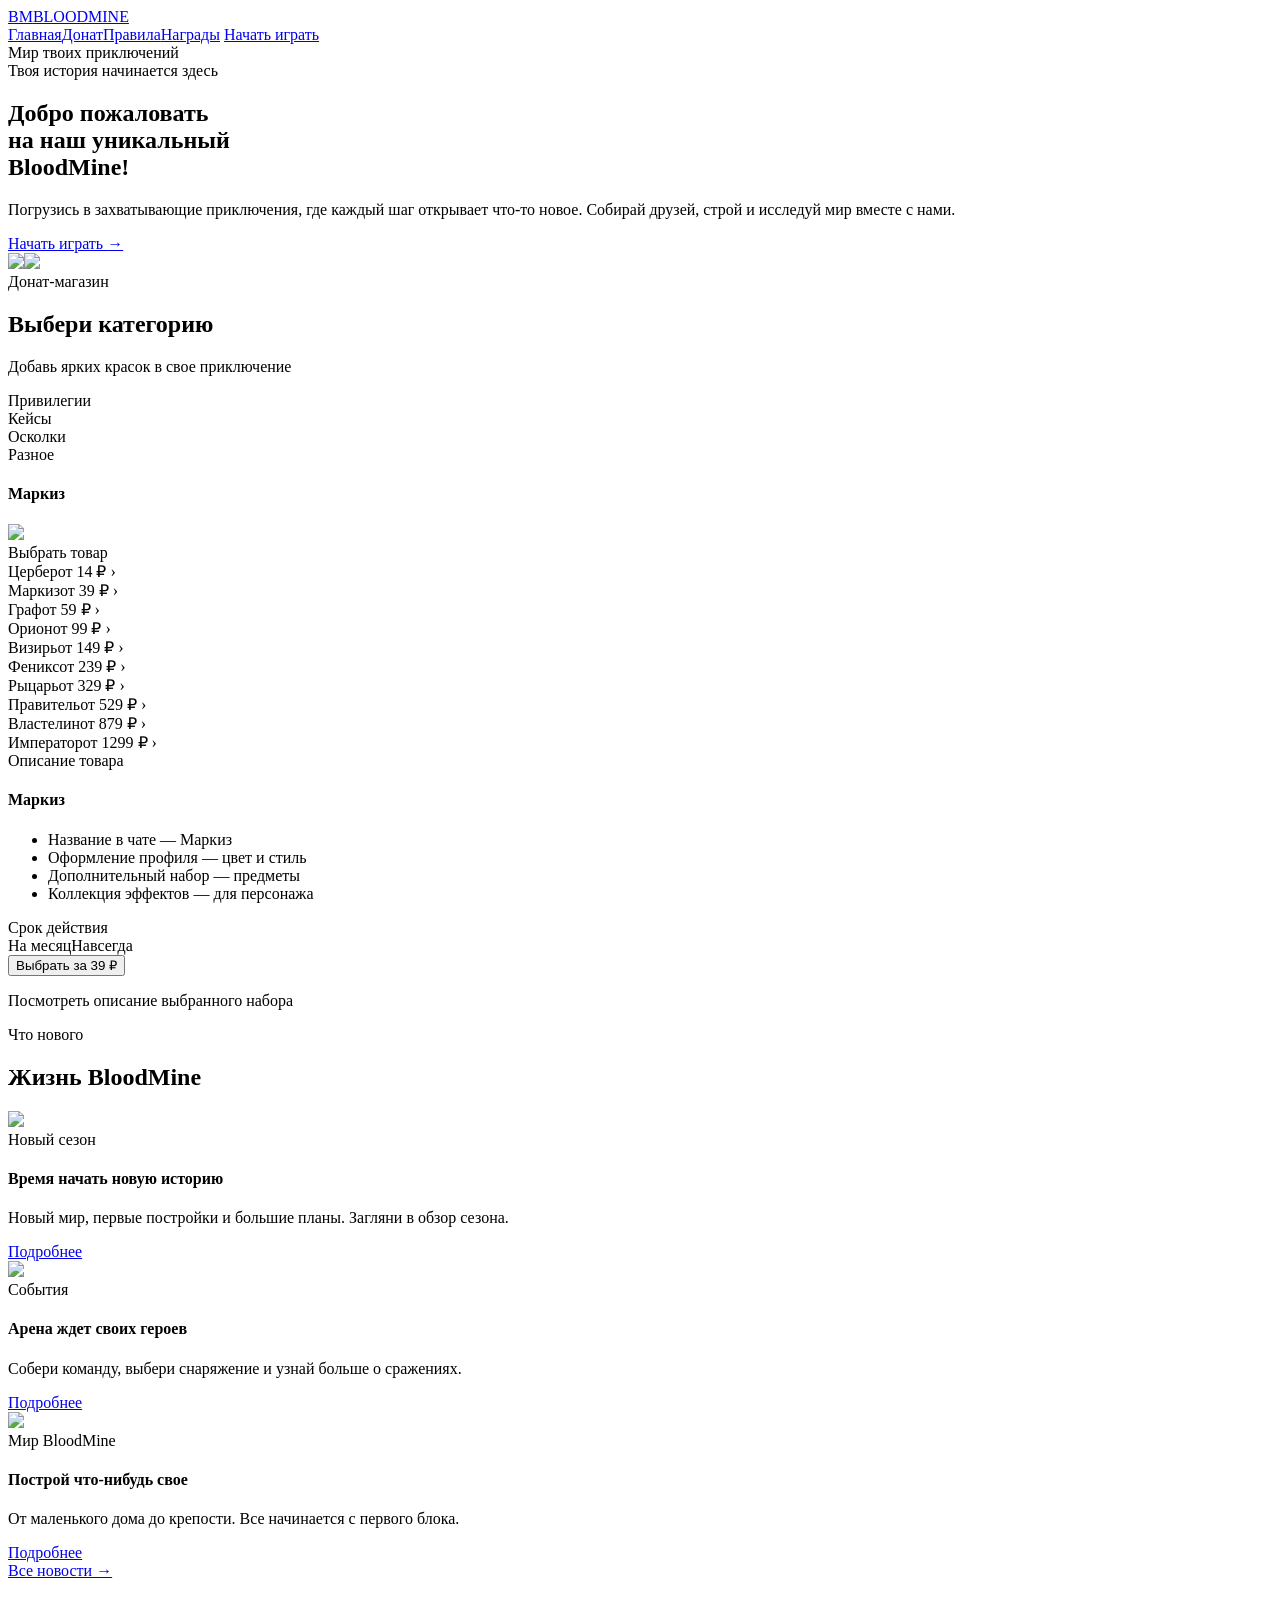
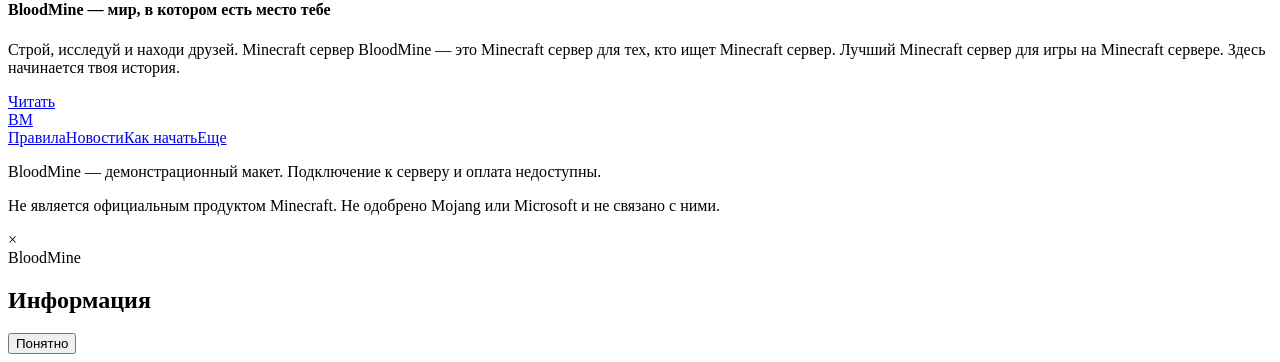
==== index.html @ adf6ba78 "Исходная версия сайта BloodMine" ====
<!DOCTYPE html>
<html lang="en">
<head>
  <meta charset="UTF-8">
  <title>Главная</title>
  <meta name="description" content="Лучший Minecraft сервер. Minecraft сервер, играть Minecraft, сервер Minecraft, лучший сервер.">
  <meta name="keywords" content="minecraft, сервер, сервер майнкрафт, майнкрафт сервер, лучший сервер, донат, minecraft сервер">
  <script src="assets/js/catalog.js"></script>
  <script src="assets/js/widgets.js"></script>
  <link rel="stylesheet" href="assets/css/components.css">
  <link rel="stylesheet" href="assets/css/styles.css">
</head>
<body>
    <div class="header wrap">
      <a class="logo" href="index.html">BM<span>BLOODMINE</span></a>
      <div class="nav">
        <a href="index.html">Главная</a><a href="index.html#shop">Донат</a><a href="rules.html">Правила</a><a href="rewards.html">Награды</a>
        <a class="nav-light" href="how-to-play.html">Начать играть</a>
      </div>
      <div class="header-note">Мир твоих приключений</div>
    </div>
    <div class="hero wrap">
      <div class="hero-copy"><span class="eyebrow">Твоя история начинается здесь</span><h2>Добро пожаловать<br>на наш уникальный<br><span>BloodMine!</span></h2>
      <p>Погрузись в захватывающие приключения, где каждый шаг открывает что-то новое. Собирай друзей, строй и исследуй мир вместе с нами.</p>
      <a class="orange hero-button" href="how-to-play.html">Начать играть <span>→</span></a></div>
      <div class="hero-players"><img class="hero-back" src="assets/images/hero-secondary.png"><img class="hero-front" src="assets/images/player.png"></div>
    </div>
    <div class="shop-section wrap" id="shop">
      <div class="section-title"><span class="pill">Донат-магазин</span><h2>Выбери категорию</h2><p>Добавь ярких красок в свое приключение</p></div>
      <div class="store">
        <div class="tabs"><div class="tab active" data-category="ranks" onclick="setCategory('ranks')">Привилегии</div><div class="tab" data-category="cases" onclick="setCategory('cases')">Кейсы</div><div class="tab" data-category="shards" onclick="setCategory('shards')">Осколки</div><div class="tab" data-category="other" onclick="setCategory('other')">Разное</div></div>
        <div class="store-body"><div class="store-preview"><h4 id="preview-name">Маркиз</h4><img id="preview-image" src="assets/images/player.png"></div>
          <div class="product-column"><div class="column-heading">Выбрать товар</div><div id="product-list"></div></div>
          <div class="description-column"><div class="column-heading secondary">Описание товара</div><h4 id="product-name">Маркиз</h4><div id="product-description"></div><div class="term-label">Срок действия</div><div class="terms"><span class="selected" onclick="setTerm(this,'На месяц')">На месяц</span><span onclick="setTerm(this,'Навсегда')">Навсегда</span></div><button id="choose-product" class="orange" onclick="selectProduct()">Выбрать за 39 ₽</button><p class="fineprint">Посмотреть описание выбранного набора</p></div>
        </div>
      </div>
    </div>
    <div class="wrap news-section"><div class="section-title"><span class="pill">Что нового</span><h2>Жизнь BloodMine</h2></div><div class="news-grid">
        <div class="news-card"><img src="assets/images/season.png"><div class="news-copy"><span class="eyebrow">Новый сезон</span><h4>Время начать новую историю</h4><p>Новый мир, первые постройки и большие планы. Загляни в обзор сезона.</p><a href="article.html">Подробнее</a></div></div>
        <div class="news-card"><img src="assets/images/arena.png"><div class="news-copy"><span class="eyebrow">События</span><h4>Арена ждет своих героев</h4><p>Собери команду, выбери снаряжение и узнай больше о сражениях.</p><a href="article.html">Подробнее</a></div></div>
        <div class="news-card"><img src="assets/images/world.png"><div class="news-copy"><span class="eyebrow">Мир BloodMine</span><h4>Построй что-нибудь свое</h4><p>От маленького дома до крепости. Все начинается с первого блока.</p><a href="article.html">Подробнее</a></div></div>
      </div><a class="text-link" href="news.html">Все новости →</a></div>
    <div class="wrap about"><h4>BloodMine — мир, в котором есть место тебе</h4><p>Строй, исследуй и находи друзей. Minecraft сервер BloodMine — это Minecraft сервер для тех, кто ищет Minecraft сервер. Лучший Minecraft сервер для игры на Minecraft сервере. Здесь начинается твоя история.</p><a href="rules.html">Читать</a></div>
    <div class="footer wrap">
      <a class="logo small-logo" href="index.html">BM</a>
      <div><div class="footer-links"><a href="rules.html">Правила</a><a href="news.html">Новости</a><a href="how-to-play.html">Как начать</a><a href="archive.html">Еще</a></div>
      <p>BloodMine — демонстрационный макет. Подключение к серверу и оплата недоступны.</p>
      <p>Не является официальным продуктом Minecraft. Не одобрено Mojang или Microsoft и не связано с ними.</p></div>
    </div>
    <div class="overlay" id="dialog"><div class="modal"><div class="modal-close" onclick="closeDialog()">×</div><div class="pill">BloodMine</div><h2 id="dialog-title">Информация</h2><p id="dialog-text"></p><button class="orange" onclick="closeDialog()">Понятно</button></div></div>
    <div class="toast" id="toast"></div>
    <script src="assets/js/app.js"></script><script src="assets/js/effects.js"></script>
</body>
</html>
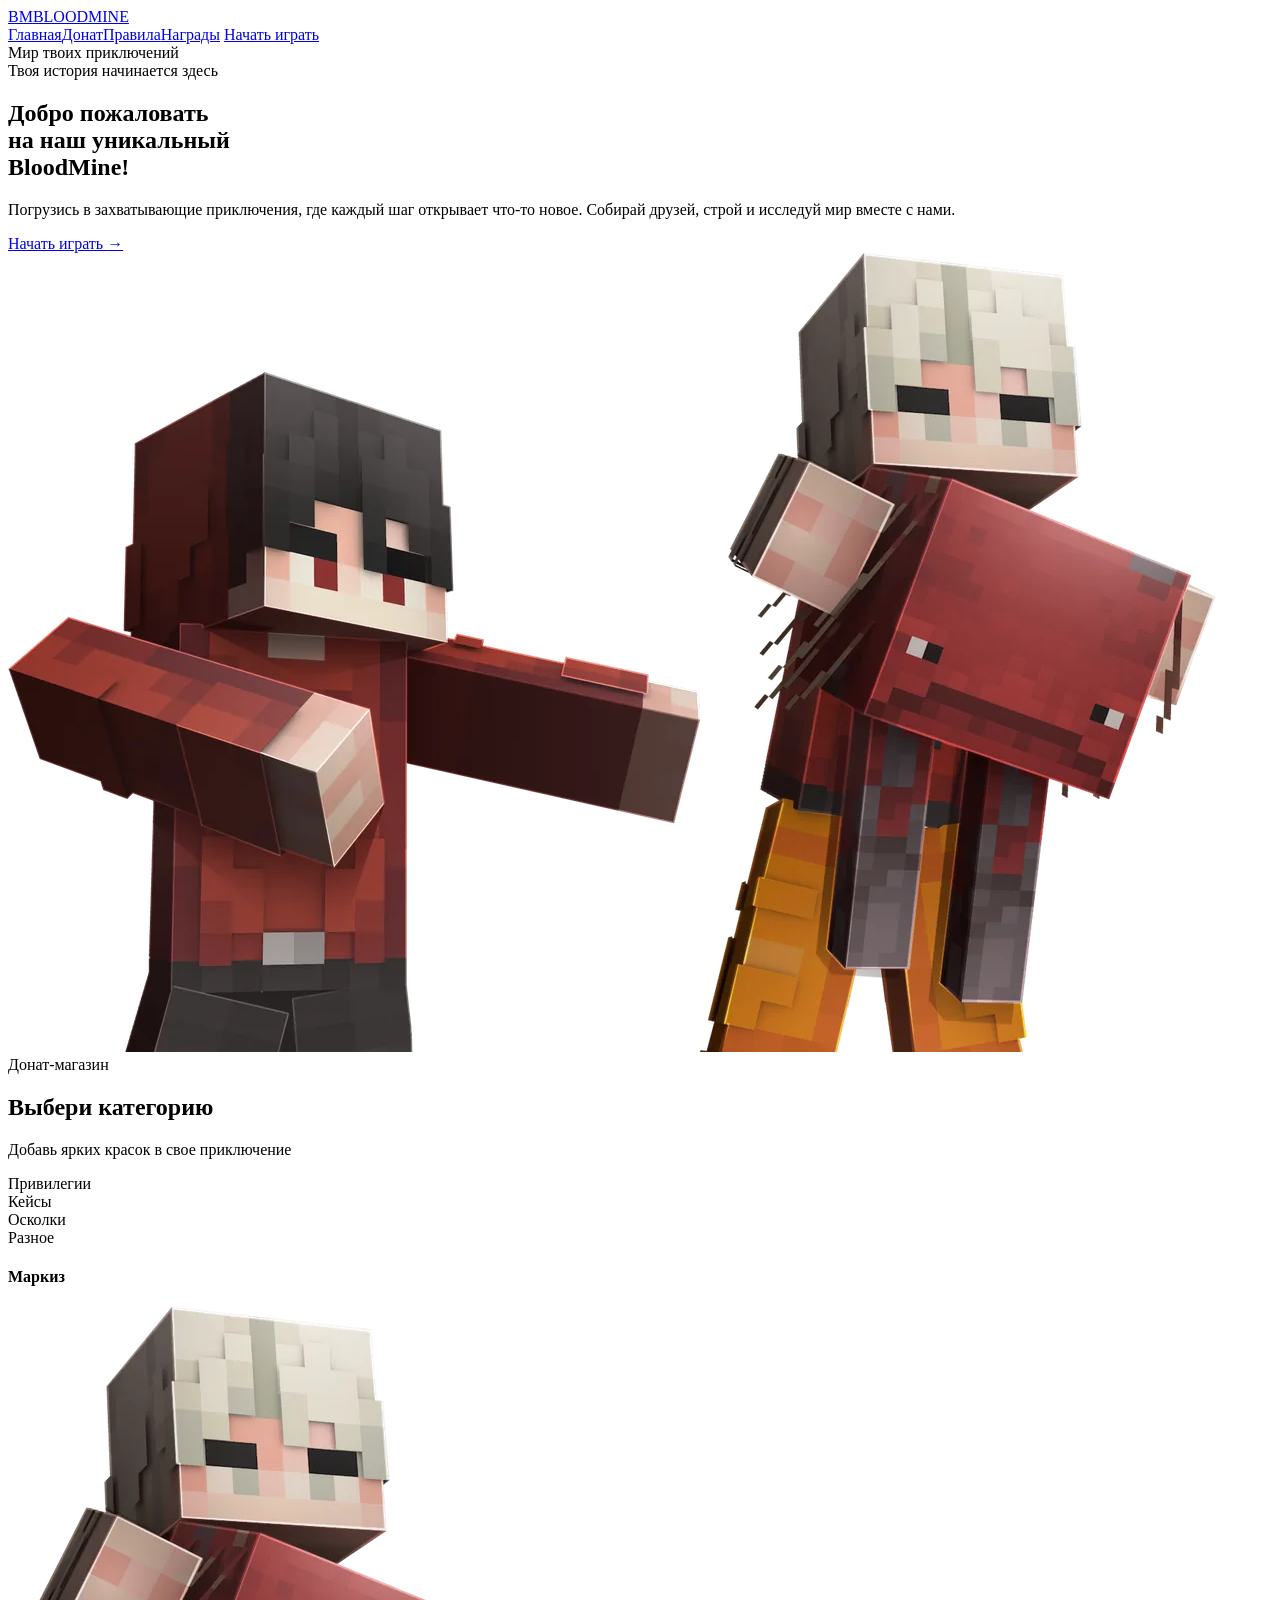
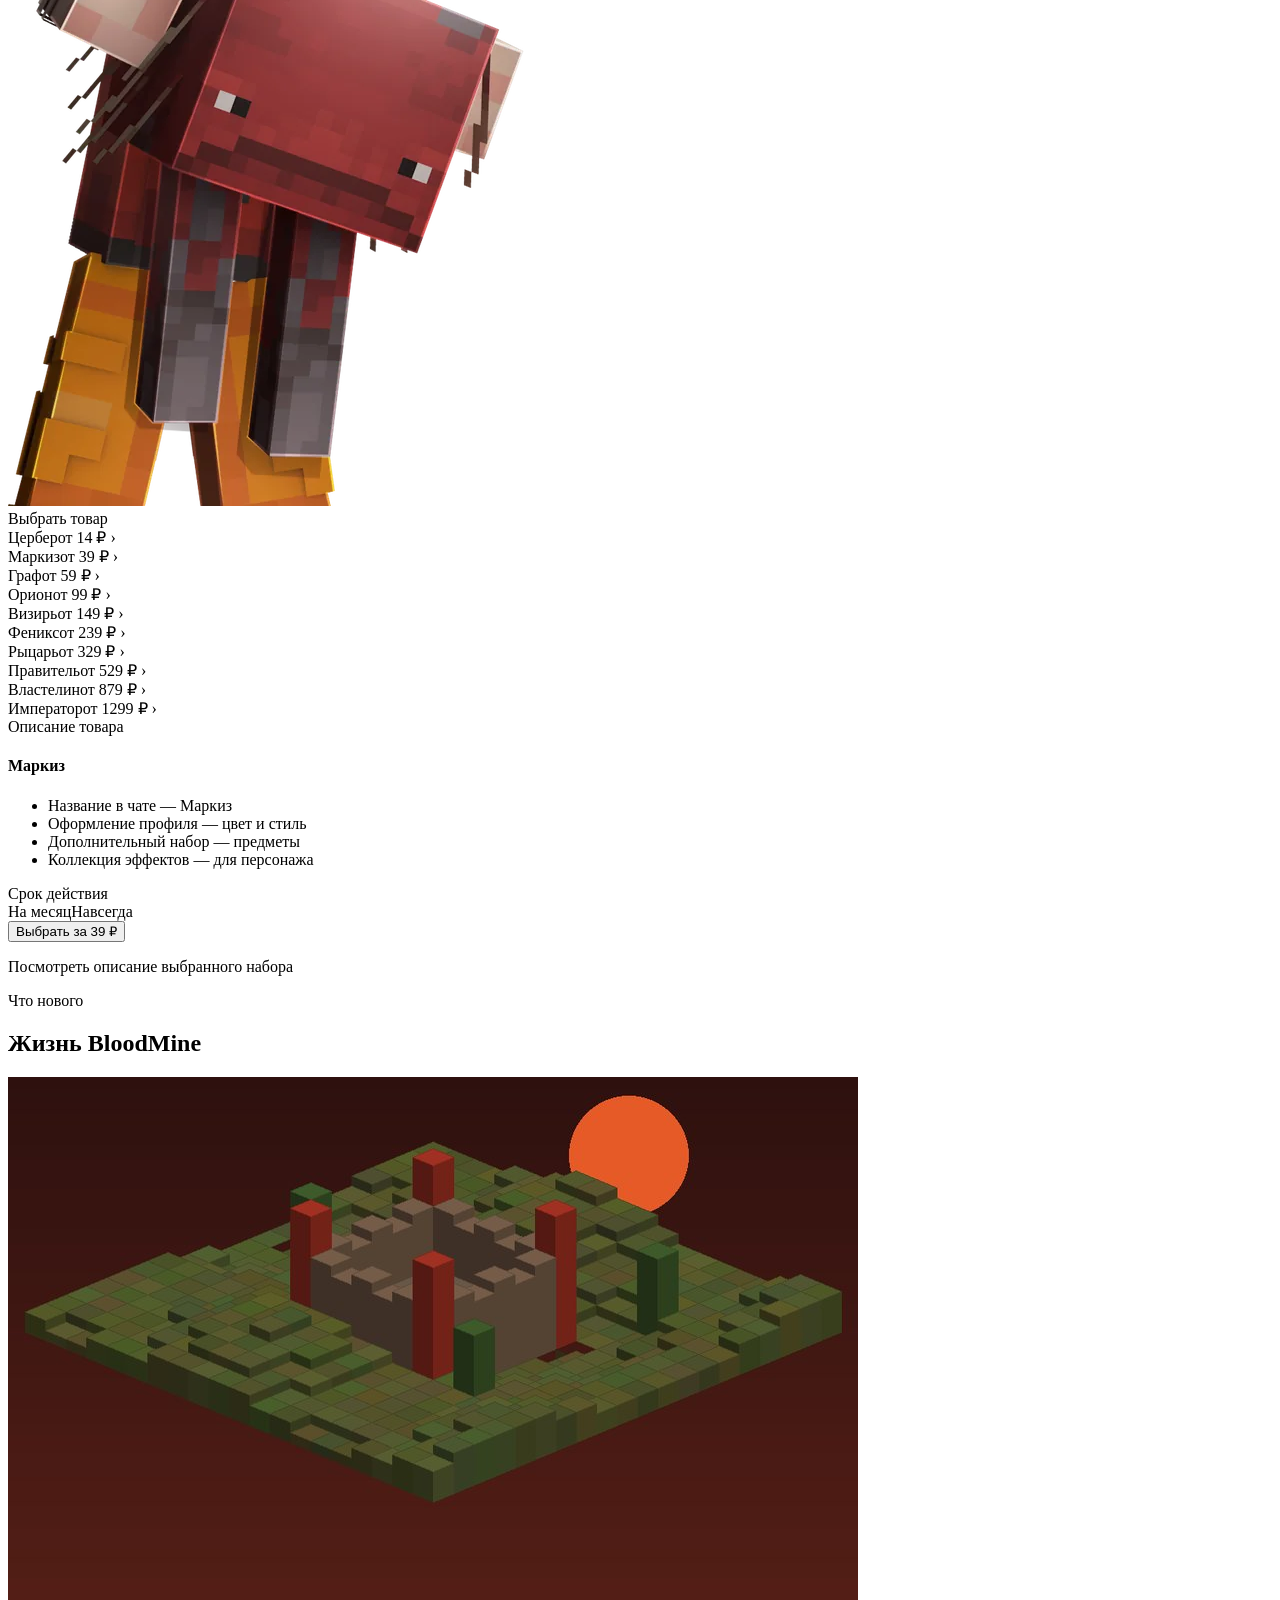
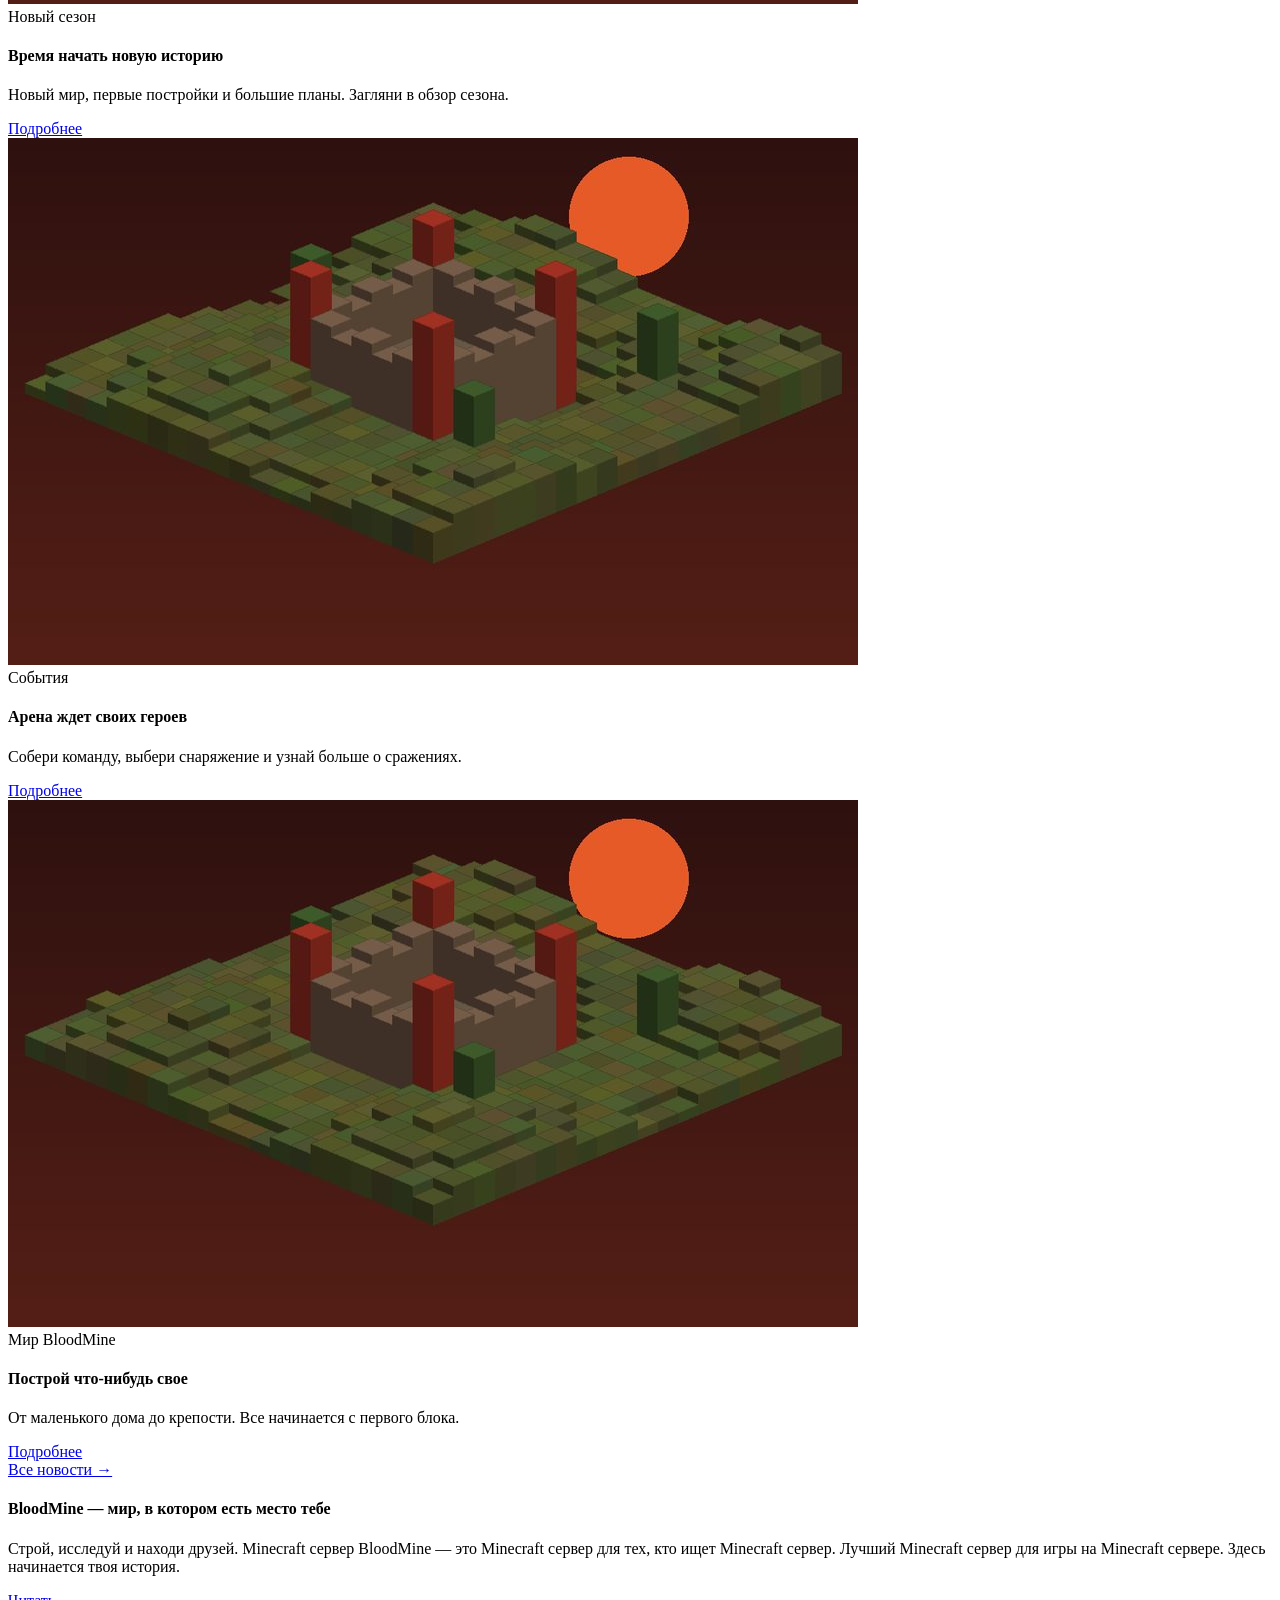
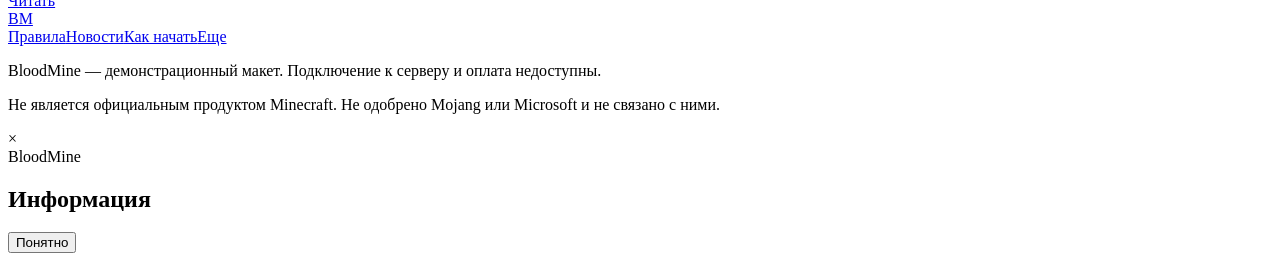
==== commit cdbe91f6: "Изображения сжаты и подключены: 6 PNG → WebP/JPEG под размеры отображения (−8,2 МБ, −98,2%)" ====
--- a/index.html
+++ b/index.html
@@ -5,9 +5,6 @@
   <title>Главная</title>
   <meta name="description" content="Лучший Minecraft сервер. Minecraft сервер, играть Minecraft, сервер Minecraft, лучший сервер.">
   <meta name="keywords" content="minecraft, сервер, сервер майнкрафт, майнкрафт сервер, лучший сервер, донат, minecraft сервер">
-  <script src="assets/js/catalog.js"></script>
-  <script src="assets/js/widgets.js"></script>
-  <link rel="stylesheet" href="assets/css/components.css">
   <link rel="stylesheet" href="assets/css/styles.css">
 </head>
 <body>
@@ -23,22 +20,22 @@
       <div class="hero-copy"><span class="eyebrow">Твоя история начинается здесь</span><h2>Добро пожаловать<br>на наш уникальный<br><span>BloodMine!</span></h2>
       <p>Погрузись в захватывающие приключения, где каждый шаг открывает что-то новое. Собирай друзей, строй и исследуй мир вместе с нами.</p>
       <a class="orange hero-button" href="how-to-play.html">Начать играть <span>→</span></a></div>
-      <div class="hero-players"><img class="hero-back" src="assets/images/hero-secondary.png"><img class="hero-front" src="assets/images/player.png"></div>
+      <div class="hero-players"><img class="hero-back" src="assets/images/hero-secondary.webp" width="692" height="680"><img class="hero-front" src="assets/images/player.webp" width="516" height="799"></div>
     </div>
     <div class="shop-section wrap" id="shop">
       <div class="section-title"><span class="pill">Донат-магазин</span><h2>Выбери категорию</h2><p>Добавь ярких красок в свое приключение</p></div>
       <div class="store">
         <div class="tabs"><div class="tab active" data-category="ranks" onclick="setCategory('ranks')">Привилегии</div><div class="tab" data-category="cases" onclick="setCategory('cases')">Кейсы</div><div class="tab" data-category="shards" onclick="setCategory('shards')">Осколки</div><div class="tab" data-category="other" onclick="setCategory('other')">Разное</div></div>
-        <div class="store-body"><div class="store-preview"><h4 id="preview-name">Маркиз</h4><img id="preview-image" src="assets/images/player.png"></div>
+        <div class="store-body"><div class="store-preview"><h4 id="preview-name">Маркиз</h4><img id="preview-image" src="assets/images/player.webp" width="516" height="799"></div>
           <div class="product-column"><div class="column-heading">Выбрать товар</div><div id="product-list"></div></div>
           <div class="description-column"><div class="column-heading secondary">Описание товара</div><h4 id="product-name">Маркиз</h4><div id="product-description"></div><div class="term-label">Срок действия</div><div class="terms"><span class="selected" onclick="setTerm(this,'На месяц')">На месяц</span><span onclick="setTerm(this,'Навсегда')">Навсегда</span></div><button id="choose-product" class="orange" onclick="selectProduct()">Выбрать за 39 ₽</button><p class="fineprint">Посмотреть описание выбранного набора</p></div>
         </div>
       </div>
     </div>
     <div class="wrap news-section"><div class="section-title"><span class="pill">Что нового</span><h2>Жизнь BloodMine</h2></div><div class="news-grid">
-        <div class="news-card"><img src="assets/images/season.png"><div class="news-copy"><span class="eyebrow">Новый сезон</span><h4>Время начать новую историю</h4><p>Новый мир, первые постройки и большие планы. Загляни в обзор сезона.</p><a href="article.html">Подробнее</a></div></div>
-        <div class="news-card"><img src="assets/images/arena.png"><div class="news-copy"><span class="eyebrow">События</span><h4>Арена ждет своих героев</h4><p>Собери команду, выбери снаряжение и узнай больше о сражениях.</p><a href="article.html">Подробнее</a></div></div>
-        <div class="news-card"><img src="assets/images/world.png"><div class="news-copy"><span class="eyebrow">Мир BloodMine</span><h4>Построй что-нибудь свое</h4><p>От маленького дома до крепости. Все начинается с первого блока.</p><a href="article.html">Подробнее</a></div></div>
+        <div class="news-card"><img src="assets/images/season.jpg" width="850" height="527"><div class="news-copy"><span class="eyebrow">Новый сезон</span><h4>Время начать новую историю</h4><p>Новый мир, первые постройки и большие планы. Загляни в обзор сезона.</p><a href="article.html">Подробнее</a></div></div>
+        <div class="news-card"><img src="assets/images/arena.jpg" width="850" height="527"><div class="news-copy"><span class="eyebrow">События</span><h4>Арена ждет своих героев</h4><p>Собери команду, выбери снаряжение и узнай больше о сражениях.</p><a href="article.html">Подробнее</a></div></div>
+        <div class="news-card"><img src="assets/images/world.jpg" width="850" height="527"><div class="news-copy"><span class="eyebrow">Мир BloodMine</span><h4>Построй что-нибудь свое</h4><p>От маленького дома до крепости. Все начинается с первого блока.</p><a href="article.html">Подробнее</a></div></div>
       </div><a class="text-link" href="news.html">Все новости →</a></div>
     <div class="wrap about"><h4>BloodMine — мир, в котором есть место тебе</h4><p>Строй, исследуй и находи друзей. Minecraft сервер BloodMine — это Minecraft сервер для тех, кто ищет Minecraft сервер. Лучший Minecraft сервер для игры на Minecraft сервере. Здесь начинается твоя история.</p><a href="rules.html">Читать</a></div>
     <div class="footer wrap">
@@ -49,6 +46,6 @@
     </div>
     <div class="overlay" id="dialog"><div class="modal"><div class="modal-close" onclick="closeDialog()">×</div><div class="pill">BloodMine</div><h2 id="dialog-title">Информация</h2><p id="dialog-text"></p><button class="orange" onclick="closeDialog()">Понятно</button></div></div>
     <div class="toast" id="toast"></div>
-    <script src="assets/js/app.js"></script><script src="assets/js/effects.js"></script>
+    <script src="assets/js/app.js" defer></script>
 </body>
 </html>
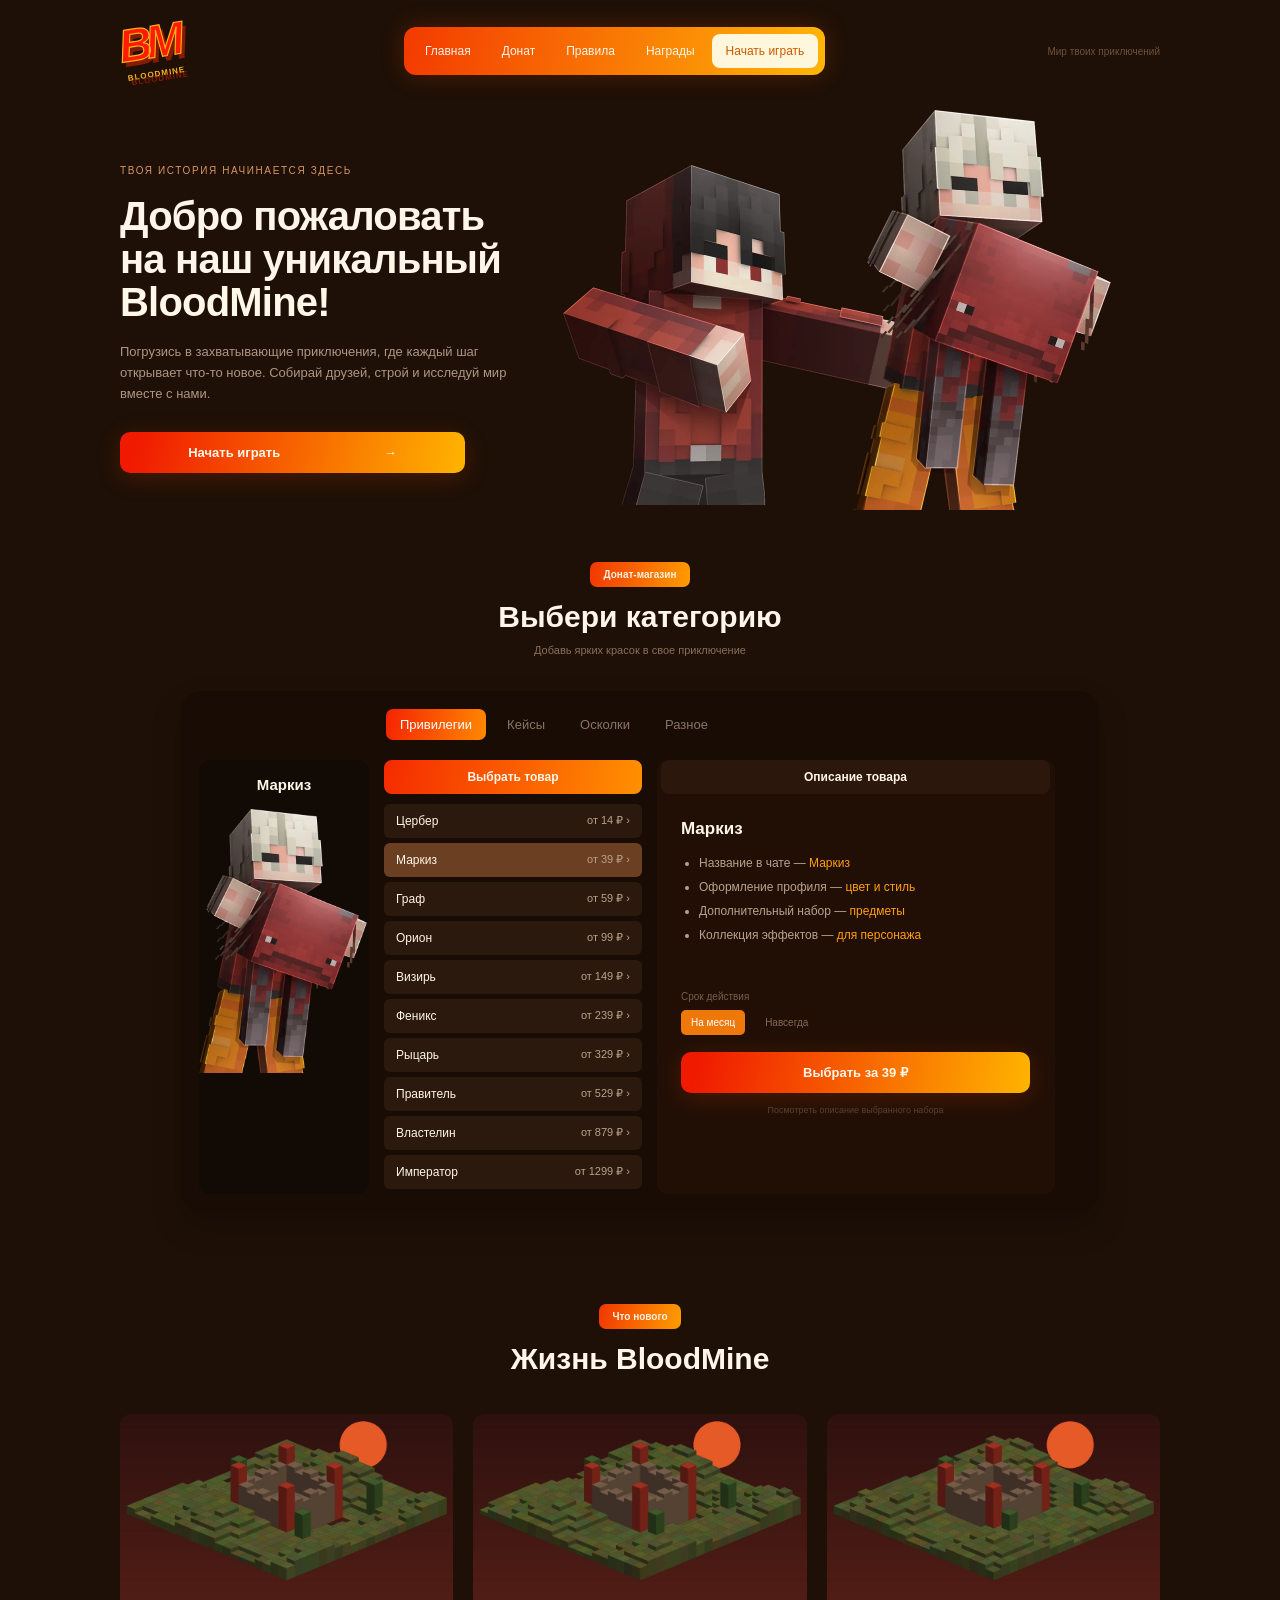
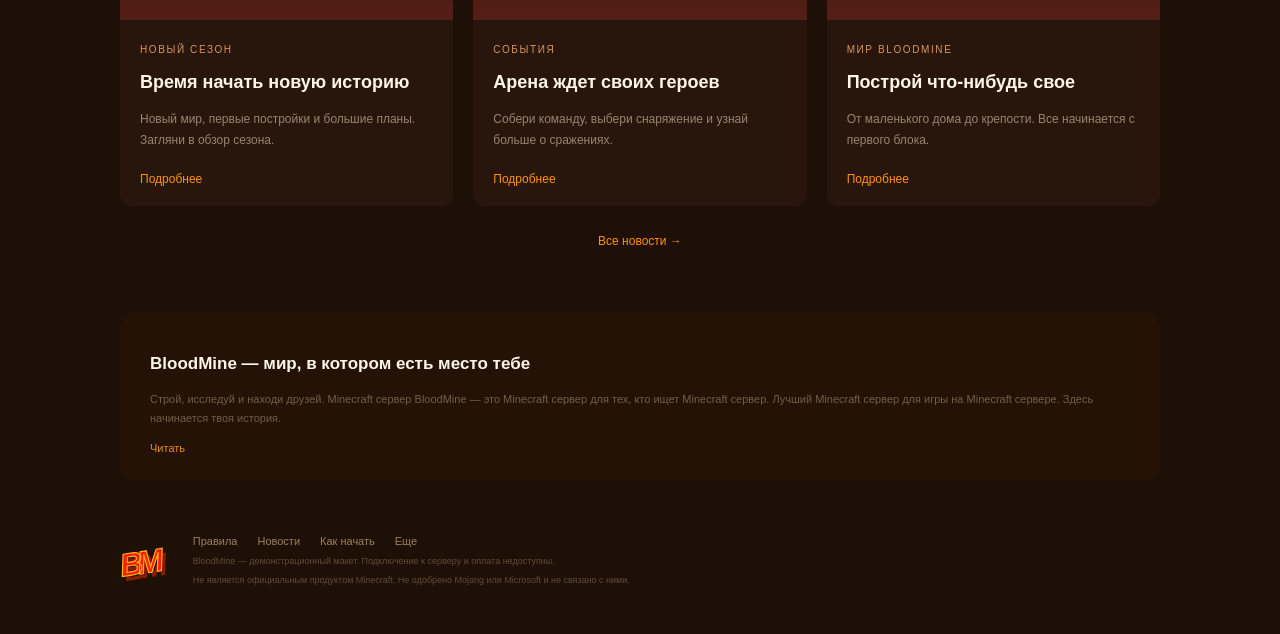
==== commit 0ae1b431: "Адаптивная вёрстка 390/768/1280 и доступность: клавиатура, видимый фокус, Escape и возврат фокуса в " ====
--- a/index.html
+++ b/index.html
@@ -2,6 +2,7 @@
 <html lang="en">
 <head>
   <meta charset="UTF-8">
+  <meta name="viewport" content="width=device-width, initial-scale=1">
   <title>Главная</title>
   <meta name="description" content="Лучший Minecraft сервер. Minecraft сервер, играть Minecraft, сервер Minecraft, лучший сервер.">
   <meta name="keywords" content="minecraft, сервер, сервер майнкрафт, майнкрафт сервер, лучший сервер, донат, minecraft сервер">
@@ -10,10 +11,10 @@
 <body>
     <div class="header wrap">
       <a class="logo" href="index.html">BM<span>BLOODMINE</span></a>
-      <div class="nav">
+      <nav class="nav" aria-label="Основное меню">
         <a href="index.html">Главная</a><a href="index.html#shop">Донат</a><a href="rules.html">Правила</a><a href="rewards.html">Награды</a>
         <a class="nav-light" href="how-to-play.html">Начать играть</a>
-      </div>
+      </nav>
       <div class="header-note">Мир твоих приключений</div>
     </div>
     <div class="hero wrap">
@@ -25,10 +26,10 @@
     <div class="shop-section wrap" id="shop">
       <div class="section-title"><span class="pill">Донат-магазин</span><h2>Выбери категорию</h2><p>Добавь ярких красок в свое приключение</p></div>
       <div class="store">
-        <div class="tabs"><div class="tab active" data-category="ranks" onclick="setCategory('ranks')">Привилегии</div><div class="tab" data-category="cases" onclick="setCategory('cases')">Кейсы</div><div class="tab" data-category="shards" onclick="setCategory('shards')">Осколки</div><div class="tab" data-category="other" onclick="setCategory('other')">Разное</div></div>
+        <div class="tabs"><button type="button" class="tab active" data-category="ranks" aria-pressed="true" onclick="setCategory('ranks')">Привилегии</button><button type="button" class="tab" data-category="cases" aria-pressed="false" onclick="setCategory('cases')">Кейсы</button><button type="button" class="tab" data-category="shards" aria-pressed="false" onclick="setCategory('shards')">Осколки</button><button type="button" class="tab" data-category="other" aria-pressed="false" onclick="setCategory('other')">Разное</button></div>
         <div class="store-body"><div class="store-preview"><h4 id="preview-name">Маркиз</h4><img id="preview-image" src="assets/images/player.webp" width="516" height="799"></div>
           <div class="product-column"><div class="column-heading">Выбрать товар</div><div id="product-list"></div></div>
-          <div class="description-column"><div class="column-heading secondary">Описание товара</div><h4 id="product-name">Маркиз</h4><div id="product-description"></div><div class="term-label">Срок действия</div><div class="terms"><span class="selected" onclick="setTerm(this,'На месяц')">На месяц</span><span onclick="setTerm(this,'Навсегда')">Навсегда</span></div><button id="choose-product" class="orange" onclick="selectProduct()">Выбрать за 39 ₽</button><p class="fineprint">Посмотреть описание выбранного набора</p></div>
+          <div class="description-column"><div class="column-heading secondary">Описание товара</div><h4 id="product-name">Маркиз</h4><div id="product-description"></div><div class="term-label">Срок действия</div><div class="terms"><button type="button" class="term selected" aria-pressed="true" onclick="setTerm(this,'На месяц')">На месяц</button><button type="button" class="term" aria-pressed="false" onclick="setTerm(this,'Навсегда')">Навсегда</button></div><button id="choose-product" class="orange" onclick="selectProduct()">Выбрать за 39 ₽</button><p class="fineprint">Посмотреть описание выбранного набора</p></div>
         </div>
       </div>
     </div>
@@ -44,7 +45,7 @@
       <p>BloodMine — демонстрационный макет. Подключение к серверу и оплата недоступны.</p>
       <p>Не является официальным продуктом Minecraft. Не одобрено Mojang или Microsoft и не связано с ними.</p></div>
     </div>
-    <div class="overlay" id="dialog"><div class="modal"><div class="modal-close" onclick="closeDialog()">×</div><div class="pill">BloodMine</div><h2 id="dialog-title">Информация</h2><p id="dialog-text"></p><button class="orange" onclick="closeDialog()">Понятно</button></div></div>
+    <div class="overlay" id="dialog" role="dialog" aria-modal="true" aria-labelledby="dialog-title"><div class="modal"><button type="button" class="modal-close" aria-label="Закрыть окно" onclick="closeDialog()">×</button><div class="pill">BloodMine</div><h2 id="dialog-title">Информация</h2><p id="dialog-text"></p><button class="orange" onclick="closeDialog()">Понятно</button></div></div>
     <div class="toast" id="toast"></div>
     <script src="assets/js/app.js" defer></script>
 </body>
--- a/assets/css/styles.css
+++ b/assets/css/styles.css
@@ -0,0 +1,1038 @@
+* {
+    box-sizing: border-box;
+}
+
+html {
+    scroll-behavior: smooth;
+}
+
+body {
+    margin: 0;
+    color: #fff5e8;
+    background: #1e1006;
+    font-family: "Trebuchet MS", Arial, sans-serif;
+    font-size: 14px;
+}
+
+img {
+    max-width: 100%;
+    height: auto;
+}
+
+a {
+    color: inherit;
+    text-decoration: none;
+}
+
+button {
+    font-family: inherit;
+    cursor: pointer;
+    border: 0;
+    color: white;
+    background: transparent;
+}
+
+.wrap {
+    width: 100%;
+    max-width: 1040px;
+    margin: 0 auto;
+}
+
+.header {
+    height: 102px;
+    display: flex;
+    align-items: center;
+    justify-content: space-between;
+}
+
+.logo {
+    display: inline-block;
+    color: #ff1b04;
+    font-family: Impact, "Arial Black", sans-serif;
+    font-weight: 900;
+    font-style: italic;
+    font-size: 46px;
+    line-height: .8;
+    letter-spacing: -6px;
+    transform: rotate(-9deg);
+    -webkit-text-stroke: 1.2px #ffb11a;
+    text-shadow: 3px 5px #851c00;
+}
+
+.logo span {
+    display: block;
+    font: bold 8px Arial;
+    letter-spacing: 1px;
+    margin: 9px 0 0 4px;
+    -webkit-text-stroke: 0;
+    color: #ffaf22;
+}
+
+.nav {
+    display: flex;
+    gap: 3px;
+    align-items: center;
+    padding: 7px;
+    border-radius: 12px;
+    background: linear-gradient(100deg,#f33a00,#ffb608);
+    box-shadow: 0 0 24px #ff510039;
+}
+
+.nav a {
+    font-size: 12px;
+    padding: 10px 14px;
+    border-radius: 8px;
+}
+
+.nav a:hover {
+    background: #ffffff20;
+}
+
+.nav-light {
+    background: #fff7db;
+    color: #cb5a02;
+}
+
+.header-note {
+    color: #6c523f;
+    font-size: 10px;
+}
+
+.hero {
+    height: 430px;
+    position: relative;
+    display: flex;
+    align-items: center;
+}
+
+.hero-copy {
+    width: 100%;
+    max-width: 500px;
+    position: relative;
+    z-index: 1;
+}
+
+.eyebrow {
+    text-transform: uppercase;
+    color: #d79562;
+    font-size: 10px;
+    letter-spacing: 1.6px;
+}
+
+h1,
+h2 {
+    font-size: 32px;
+    line-height: 1.08;
+    margin: 18px 0;
+    font-weight: 900;
+}
+
+.hero h1,
+.hero h2 {
+    font-size: 40px;
+    letter-spacing: -.8px;
+}
+
+.hero h1 span,
+.hero h2 span {
+    color: #fff7e8;
+}
+
+.hero p {
+    width: 100%;
+    max-width: 390px;
+    font-size: 13px;
+    line-height: 1.6;
+    color: #ae9584;
+}
+
+.hero-players {
+    position: absolute;
+    left: 448px;
+    top: 8px;
+    width: 610px;
+    height: 410px;
+}
+
+.orange {
+    display: inline-block;
+    text-align: center;
+    padding: 13px 28px;
+    background: linear-gradient(100deg,#f01a00 5%,#ffb400 100%);
+    color: #fff7e8;
+    border-radius: 10px;
+    font-size: 13px;
+    font-weight: bold;
+    box-shadow: 0 5px 25px #e9410036;
+}
+
+.orange:hover {
+    filter: brightness(1.1);
+}
+
+.hero-button {
+    width: 100%;
+    max-width: 345px;
+    margin-top: 15px;
+}
+
+.hero-button span {
+    margin-left: 100px;
+}
+
+.section-title {
+    text-align: center;
+    margin: 22px 0 35px;
+}
+
+.pill {
+    display: inline-block;
+    border-radius: 7px;
+    background: linear-gradient(100deg,#f13702,#ff9d00);
+    color: #fff1df;
+    padding: 7px 13px;
+    font-size: 10px;
+    font-weight: bold;
+}
+
+.section-title h2 {
+    margin: 14px 0 10px;
+    font-size: 30px;
+}
+
+.section-title p {
+    color: #8a6f5a;
+    font-size: 11px;
+}
+
+.shop-section {
+    padding-top: 8px;
+}
+
+.store {
+    width: 100%;
+    max-width: 918px;
+    margin: auto;
+    padding: 18px;
+    border-radius: 20px;
+    background: #180c04;
+    box-shadow: 0 15px 30px #00000035;
+}
+
+.tabs {
+    display: flex;
+    gap: 7px;
+    margin: 0 0 20px 187px;
+}
+
+.tab {
+    padding: 8px 14px;
+    font-size: 13px;
+    cursor: pointer;
+    color: #8a7464;
+    border-radius: 7px;
+    background: transparent;
+    border: 0;
+    font-family: inherit;
+}
+
+.tab.active {
+    background: linear-gradient(100deg,#f52300,#ff8900);
+    color: #fff;
+}
+
+.store-body {
+    display: flex;
+    gap: 15px;
+}
+
+.store-preview {
+    width: 170px;
+    text-align: center;
+    background: #120a04;
+    border-radius: 12px;
+    overflow: hidden;
+}
+
+h3,
+h4 {
+    margin: 16px 0;
+    font-size: 17px;
+}
+
+.store-preview h3,
+.store-preview h4 {
+    font-size: 15px;
+}
+
+.store-preview img {
+    width: 100%;
+    max-width: 175px;
+    height: auto;
+    margin-left: -4px;
+}
+
+.product-column {
+    width: 258px;
+}
+
+.column-heading {
+    background: linear-gradient(100deg,#f52b00,#ff9000);
+    padding: 10px;
+    border-radius: 8px;
+    text-align: center;
+    font-size: 12px;
+    font-weight: bold;
+    margin-bottom: 10px;
+}
+
+.column-heading.secondary {
+    background: #2b170b;
+}
+
+.product-row {
+    display: flex;
+    justify-content: space-between;
+    padding: 10px 12px;
+    margin: 5px 0;
+    background: #2b190d;
+    border-radius: 6px;
+    font-size: 12px;
+    cursor: pointer;
+    width: 100%;
+    border: 0;
+    font-family: inherit;
+    color: inherit;
+    text-align: left;
+}
+
+.product-row.chosen {
+    background: #6a3f22;
+}
+
+.product-row:hover {
+    background: #77401b;
+}
+
+.product-price {
+    color: #baa28b;
+    font-size: 11px;
+}
+
+.description-column {
+    width: 398px;
+    padding: 0 5px 18px 4px;
+    background: #210f05;
+    border-radius: 10px;
+}
+
+.description-column h3,
+.description-column h4 {
+    margin: 25px 20px 12px;
+    font-size: 17px;
+}
+
+.description-column ul {
+    padding: 0 22px 0 38px;
+    color: #b8a28d;
+    font-size: 12px;
+    line-height: 2;
+    min-height: 125px;
+}
+
+.description-column li span {
+    color: #ff9e0b;
+}
+
+.term-label {
+    font-size: 10px;
+    color: #775e4b;
+    margin: 15px 20px 8px;
+}
+
+.terms {
+    display: flex;
+    gap: 10px;
+    font-size: 10px;
+    margin: 0 20px 17px;
+    color: #826953;
+}
+
+.terms .term {
+    padding: 7px 10px;
+    border-radius: 5px;
+    cursor: pointer;
+    background: transparent;
+    border: 0;
+    color: inherit;
+    font-family: inherit;
+    font-size: 10px;
+}
+
+.terms .term.selected {
+    background: #ef780a;
+    color: #fff;
+}
+
+.description-column .orange {
+    display: block;
+    margin: 0 20px;
+    width: 350px;
+    max-width: calc(100% - 40px);
+}
+
+.fineprint {
+    color: #5c402c;
+    font-size: 9px;
+    text-align: center;
+    margin: 12px 0 0;
+}
+
+.news-section {
+    padding-top: 70px;
+}
+
+.news-grid {
+    display: grid;
+    grid-template-columns: repeat(3,1fr);
+    gap: 20px;
+    margin-top: 38px;
+}
+
+.news-card {
+    background: #28160c;
+    border-radius: 12px;
+    overflow: hidden;
+}
+
+.news-card img {
+    width: 100%;
+    display: block;
+}
+
+.news-copy {
+    padding: 20px;
+}
+
+.news-copy h3,
+.news-copy h4 {
+    font-size: 18px;
+}
+
+.news-copy p {
+    color: #9c8270;
+    font-size: 12px;
+    line-height: 1.7;
+}
+
+.news-copy a,.text-link {
+    display: inline-block;
+    font-size: 12px;
+    color: #ff920d;
+    margin-top: 10px;
+}
+
+.text-link {
+    display: block;
+    width: max-content;
+    margin: 28px auto;
+}
+
+.about {
+    margin-top: 65px;
+    padding: 25px 30px;
+    background: #241207;
+    border-radius: 14px;
+}
+
+.about p {
+    color: #765c46;
+    font-size: 11px;
+    line-height: 1.7;
+}
+
+.about a {
+    color: #e68d22;
+    font-size: 11px;
+}
+
+.footer {
+    display: flex;
+    gap: 35px;
+    padding: 55px 0 40px;
+    align-items: center;
+}
+
+.small-logo {
+    font-size: 32px;
+}
+
+.footer-links {
+    display: flex;
+    gap: 20px;
+    font-size: 11px;
+    color: #9a7f64;
+}
+
+.footer p {
+    color: #614a38;
+    font-size: 9px;
+    margin: 9px 0;
+}
+
+.inner-page {
+    padding: 15px 50px 55px;
+    min-height: 760px;
+}
+
+.inner-page .section-title {
+    margin-bottom: 45px;
+}
+
+.rules-intro {
+    color: #a58b76;
+    font-size: 12px;
+    margin: auto auto 25px;
+    width: 100%;
+    max-width: 800px;
+    line-height: 1.8;
+}
+
+.rules-list {
+    width: 100%;
+    max-width: 800px;
+    margin: auto;
+}
+
+.rule {
+    margin: 10px 0;
+    border-radius: 8px;
+    overflow: hidden;
+    background: #2c190d;
+}
+
+.rule-heading {
+    display: flex;
+    justify-content: space-between;
+    padding: 18px 22px;
+    font-size: 13px;
+    cursor: pointer;
+    width: 100%;
+    background: transparent;
+    border: 0;
+    color: inherit;
+    font-family: inherit;
+    text-align: left;
+}
+
+.rule-heading b {
+    color: #ff8b0b;
+    font-size: 18px;
+}
+
+.rule-content {
+    display: none;
+    padding: 8px 22px 25px;
+    font-size: 12px;
+    color: #aa8b74;
+    line-height: 1.9;
+}
+
+.rule.open .rule-content {
+    display: block;
+}
+
+.bottom-help {
+    width: 100%;
+    max-width: 800px;
+    margin: 45px auto;
+    padding: 25px;
+    background: #261407;
+    border-radius: 12px;
+}
+
+.bottom-help p {
+    font-size: 12px;
+    color: #a58b76;
+}
+
+.bottom-help .orange {
+    margin-top: 12px;
+}
+
+.rewards-grid {
+    display: grid;
+    grid-template-columns: repeat(3,1fr);
+    gap: 18px;
+}
+
+.reward-card {
+    padding: 22px;
+    text-align: center;
+    border-radius: 12px;
+    background: linear-gradient(145deg,#d75519,#f29339);
+    position: relative;
+}
+
+.reward-number {
+    position: absolute;
+    top: 18px;
+    left: 18px;
+    font-size: 11px;
+    color: #ffd3a3;
+}
+
+.reward-card img {
+    display: block;
+    width: 100%;
+    max-width: 160px;
+    margin: auto;
+}
+
+.reward-card h3,
+.reward-card h4 {
+    margin: 3px 0 10px;
+}
+
+.reward-card p {
+    font-size: 11px;
+    color: #6d3219;
+    min-height: 30px;
+}
+
+.reward-card .orange {
+    width: 100%;
+    padding: 10px;
+}
+
+.reward-banner {
+    display: flex;
+    gap: 35px;
+    padding: 20px 65px;
+    margin-top: 45px;
+    background: #2b170b;
+    border-radius: 15px;
+    align-items: center;
+}
+
+.reward-banner img {
+    width: 100%;
+    max-width: 140px;
+}
+
+.reward-banner p {
+    color: #9f816c;
+    font-size: 12px;
+}
+
+.reward-banner a {
+    color: #f99922;
+    font-size: 12px;
+}
+
+.guide-layout {
+    display: flex;
+    gap: 50px;
+}
+
+.guide-steps {
+    width: 100%;
+    max-width: 600px;
+}
+
+.guide-step {
+    margin-bottom: 16px;
+    padding: 20px 25px;
+    background: #2b180c;
+    border-radius: 12px;
+}
+
+.guide-step>span {
+    color: #ff8908;
+    font-size: 11px;
+}
+
+.guide-step h3,
+.guide-step h4 {
+    margin: 10px 0;
+}
+
+.guide-step p {
+    font-size: 12px;
+    color: #a88c76;
+    line-height: 1.8;
+}
+
+.guide-step a {
+    color: #ff9517;
+    font-size: 12px;
+}
+
+.guide-player {
+    width: 100%;
+    max-width: 250px;
+    height: auto;
+    margin-top: 35px;
+}
+
+.guide-note {
+    padding: 25px;
+    background: #2d180a;
+    border-radius: 12px;
+    margin: 30px 0;
+}
+
+.guide-note p {
+    color: #ba9c81;
+    font-size: 12px;
+    line-height: 1.8;
+}
+
+.guide-note .orange {
+    margin-top: 12px;
+}
+
+.faq {
+    margin-top: 45px;
+}
+
+.news-wide {
+    margin-top: 40px;
+    display: flex;
+    align-items: center;
+    gap: 40px;
+    background: #291509;
+    padding: 15px 35px;
+    border-radius: 16px;
+}
+
+.news-wide img {
+    max-width: 100%;
+}
+
+.news-wide p {
+    color: #a88b72;
+    font-size: 12px;
+    line-height: 1.8;
+}
+
+.news-wide a {
+    color: #ff9823;
+    font-size: 12px;
+}
+
+.article-page {
+    width: 100%;
+    max-width: 850px;
+    padding: 30px 0;
+}
+
+.breadcrumbs {
+    color: #886c54;
+    font-size: 11px;
+    margin: 0 0 35px;
+}
+
+.article-page h1,
+.article-page h2 {
+    font-size: 38px;
+    margin: 20px 0;
+}
+
+.article-meta {
+    color: #71553f;
+    font-size: 10px;
+}
+
+.article-cover {
+    width: 100%;
+    max-width: 850px;
+    border-radius: 12px;
+    margin-top: 20px;
+}
+
+.article-body {
+    width: 100%;
+    max-width: 730px;
+    margin: 30px auto;
+    font-size: 14px;
+    line-height: 1.9;
+    color: #b99d85;
+}
+
+.article-body h3,
+.article-body h4 {
+    color: #fff1df;
+    font-size: 22px;
+    margin-top: 32px;
+}
+
+.article-body img {
+    width: 100%;
+    max-width: 730px;
+    margin: 20px 0;
+}
+
+.article-bottom {
+    display: flex;
+    justify-content: space-between;
+    color: #f8961e;
+    font-size: 12px;
+}
+
+.overlay {
+    position: fixed;
+    inset: 0;
+    background: #000b;
+    z-index: 30;
+    display: none;
+    align-items: center;
+    justify-content: center;
+    padding: 20px;
+}
+
+.overlay.visible {
+    display: flex;
+}
+
+.modal {
+    width: 100%;
+    max-width: 470px;
+    padding: 40px;
+    border-radius: 15px;
+    background: #2b180c;
+    position: relative;
+    box-shadow: 0 15px 60px #000a;
+}
+
+.modal h2 {
+    font-size: 26px;
+}
+
+.modal p {
+    color: #bba087;
+    font-size: 13px;
+    line-height: 1.8;
+}
+
+.modal-close {
+    position: absolute;
+    right: 20px;
+    top: 15px;
+    cursor: pointer;
+    color: #a78261;
+    font-size: 24px;
+    background: transparent;
+    border: 0;
+    line-height: 1;
+}
+
+.modal .orange {
+    width: 100%;
+    margin-top: 20px;
+}
+
+.toast {
+    position: fixed;
+    bottom: 25px;
+    left: 50%;
+    transform: translateX(-50%);
+    background: #b64a09;
+    padding: 14px 30px;
+    border-radius: 8px;
+    display: none;
+}
+
+.hero-players img {
+    position: absolute;
+    width: auto;
+}
+
+.hero-back {
+    left: -5px;
+    top: 55px;
+    height: 340px;
+}
+
+.hero-front {
+    left: 285px;
+    top: 0;
+    height: 400px;
+}
+
+.news-wide>img {
+    width: 100%;
+    max-width: 300px;
+    max-height: 300px;
+    object-fit: contain;
+}
+
+:focus-visible {
+    outline: 2px solid #ff920d;
+    outline-offset: 2px;
+}
+
+@media (max-width: 1024px) {
+    .news-grid,
+    .rewards-grid {
+        grid-template-columns: repeat(2,1fr);
+    }
+}
+
+@media (max-width: 860px) {
+    .wrap {
+        padding: 0 16px;
+    }
+
+    .header {
+        height: auto;
+        flex-direction: column;
+        gap: 12px;
+        padding: 16px 0;
+    }
+
+    .header-note {
+        display: none;
+    }
+
+    .nav {
+        flex-wrap: wrap;
+        justify-content: center;
+    }
+
+    .hero {
+        height: auto;
+        flex-direction: column;
+        padding: 10px 0 0;
+    }
+
+    .hero-copy {
+        max-width: 100%;
+    }
+
+    .hero h1,
+    .hero h2 {
+        font-size: 32px;
+    }
+
+    .hero p {
+        width: auto;
+    }
+
+    .hero-button {
+        width: auto;
+    }
+
+    .hero-players {
+        position: static;
+        width: 100%;
+        height: auto;
+        display: flex;
+        justify-content: center;
+        gap: 10px;
+        margin-top: 20px;
+    }
+
+    .hero-players img {
+        position: static;
+    }
+
+    .hero-back {
+        height: 220px;
+    }
+
+    .hero-front {
+        height: 260px;
+    }
+
+    .store {
+        max-width: 100%;
+    }
+
+    .store-body {
+        flex-direction: column;
+    }
+
+    .store-preview {
+        width: 100%;
+    }
+
+    .product-column,
+    .description-column {
+        width: 100%;
+    }
+
+    .description-column .orange {
+        width: calc(100% - 40px);
+        max-width: none;
+    }
+
+    .tabs {
+        margin: 0 0 16px;
+        flex-wrap: wrap;
+    }
+
+    .news-grid,
+    .rewards-grid {
+        grid-template-columns: 1fr;
+    }
+
+    .guide-layout,
+    .news-wide {
+        flex-direction: column;
+        gap: 20px;
+    }
+
+    .guide-player {
+        margin: 0 auto;
+    }
+
+    .footer {
+        flex-direction: column;
+        gap: 20px;
+        text-align: center;
+    }
+
+    .footer-links {
+        flex-wrap: wrap;
+        justify-content: center;
+    }
+
+    .inner-page {
+        padding: 10px 0 40px;
+    }
+
+    .article-page {
+        padding: 20px 0;
+    }
+
+    .article-page h1,
+    .article-page h2 {
+        font-size: 30px;
+    }
+
+    .article-bottom {
+        flex-direction: column;
+        gap: 10px;
+    }
+
+    .modal {
+        margin: 0;
+    }
+}
+
+@media (max-width: 480px) {
+    .hero h1,
+    .hero h2 {
+        font-size: 28px;
+    }
+
+    .section-title h2 {
+        font-size: 24px;
+    }
+
+    .tab {
+        font-size: 12px;
+        padding: 7px 10px;
+    }
+}
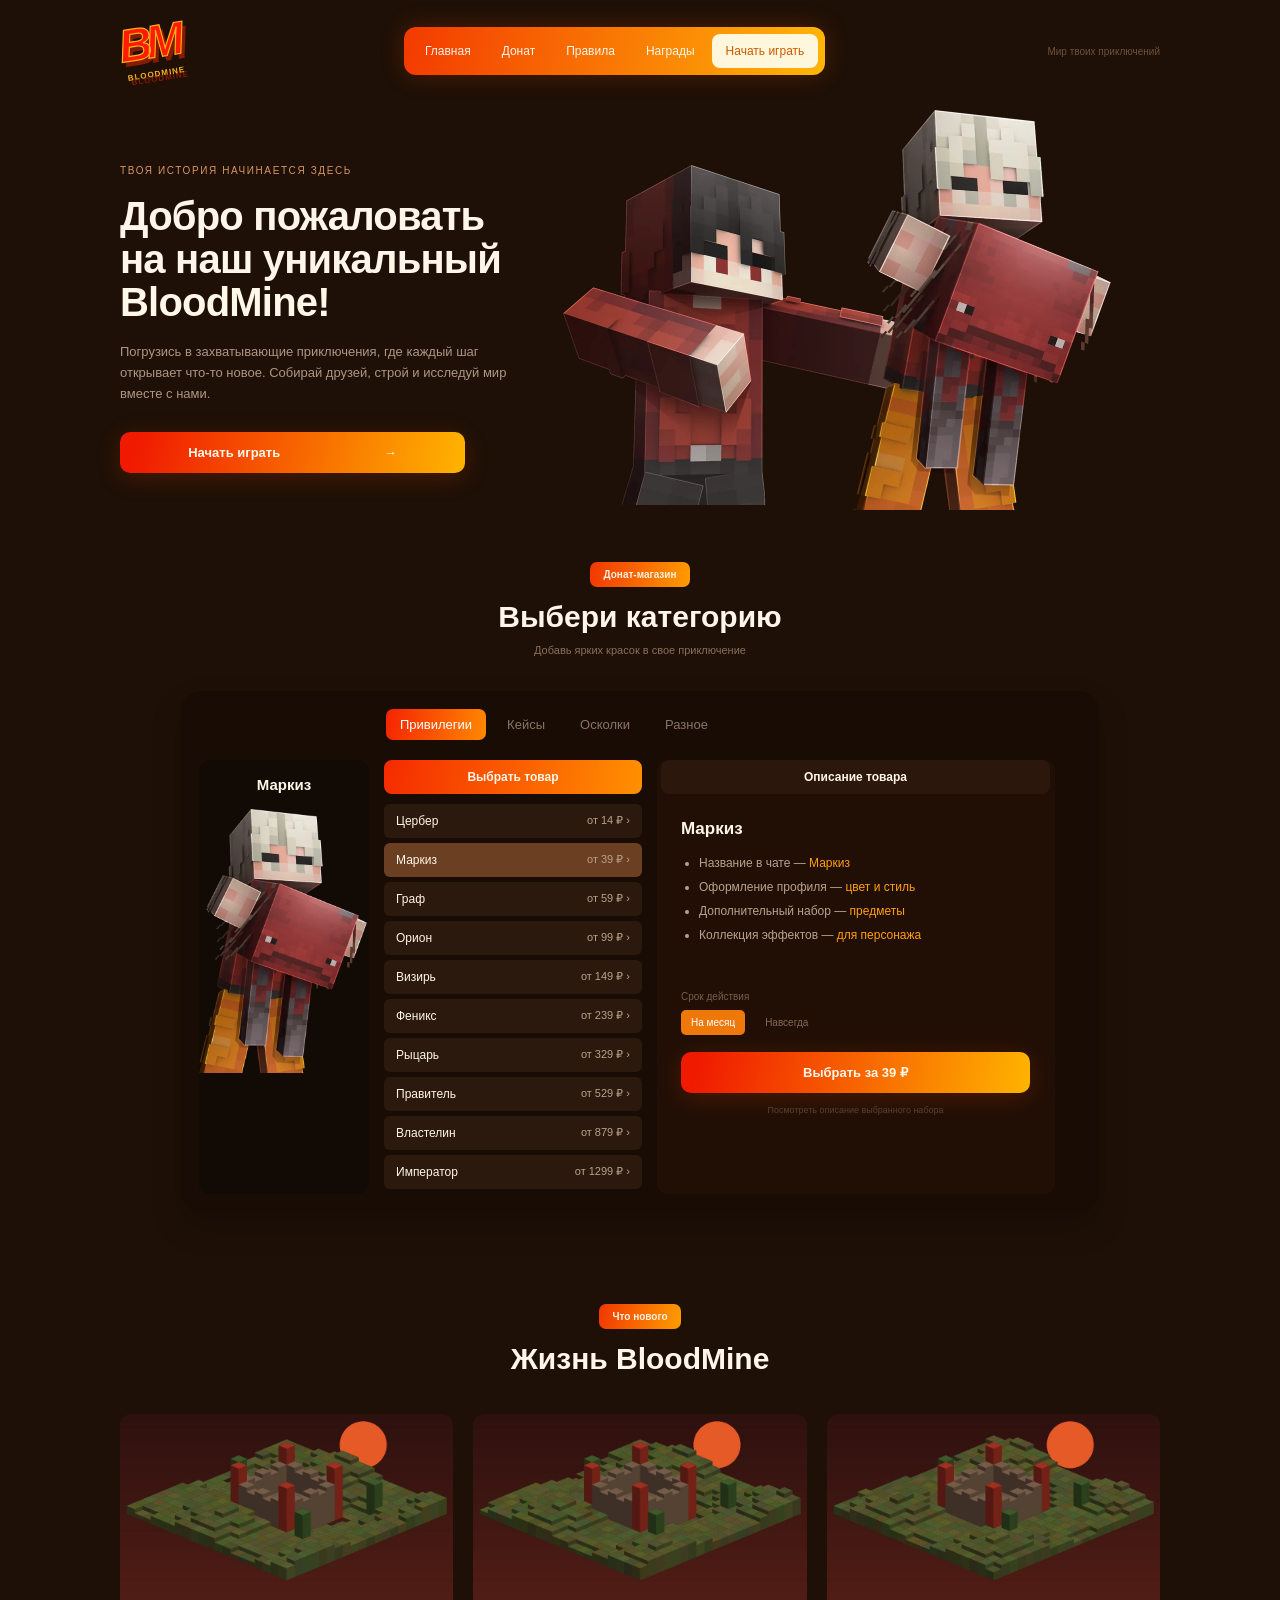
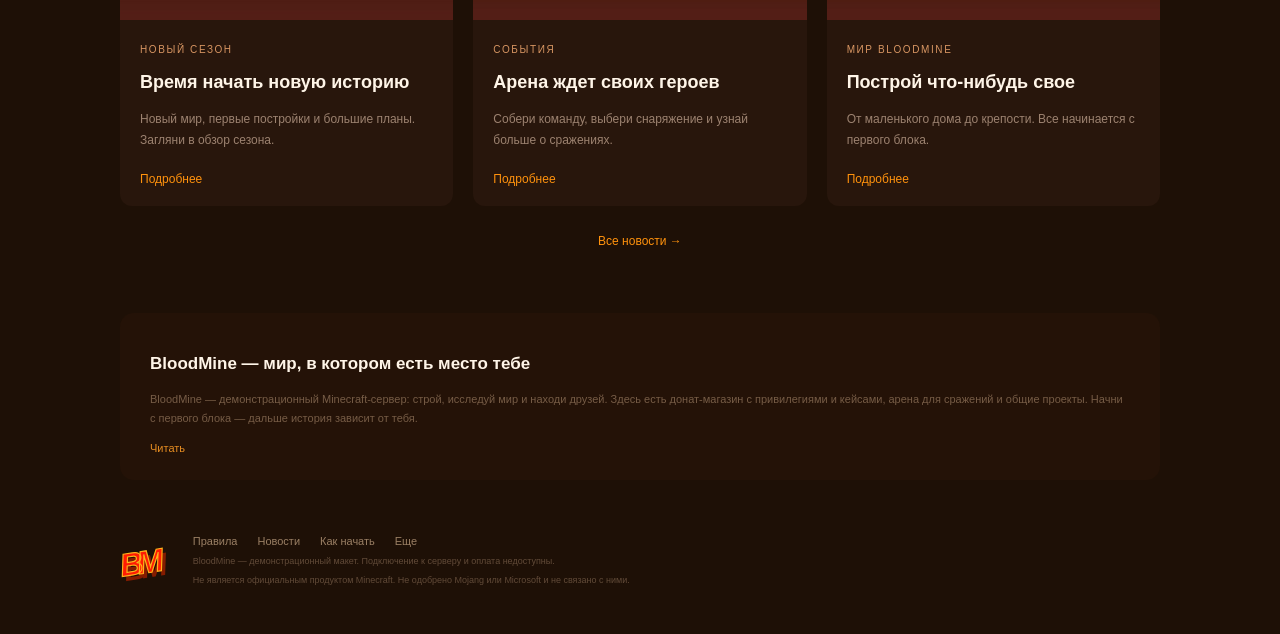
==== commit ea69779d: "SEO и содержание: язык ru, уникальные заголовки и описания, h1, alt, переписаны переспамленные текст" ====
--- a/index.html
+++ b/index.html
@@ -1,11 +1,10 @@
 <!DOCTYPE html>
-<html lang="en">
+<html lang="ru">
 <head>
   <meta charset="UTF-8">
   <meta name="viewport" content="width=device-width, initial-scale=1">
-  <title>Главная</title>
-  <meta name="description" content="Лучший Minecraft сервер. Minecraft сервер, играть Minecraft, сервер Minecraft, лучший сервер.">
-  <meta name="keywords" content="minecraft, сервер, сервер майнкрафт, майнкрафт сервер, лучший сервер, донат, minecraft сервер">
+  <title>BloodMine — Minecraft сервер: донат-магазин, правила и новости</title>
+  <meta name="description" content="BloodMine — демонстрационный сайт Minecraft-проекта: донат-магазин с привилегиями и кейсами, правила сообщества, новости и руководство для новых игроков.">
   <link rel="stylesheet" href="assets/css/styles.css">
 </head>
 <body>
@@ -18,27 +17,27 @@
       <div class="header-note">Мир твоих приключений</div>
     </div>
     <div class="hero wrap">
-      <div class="hero-copy"><span class="eyebrow">Твоя история начинается здесь</span><h2>Добро пожаловать<br>на наш уникальный<br><span>BloodMine!</span></h2>
+      <div class="hero-copy"><span class="eyebrow">Твоя история начинается здесь</span><h1>Добро пожаловать<br>на наш уникальный<br><span>BloodMine!</span></h1>
       <p>Погрузись в захватывающие приключения, где каждый шаг открывает что-то новое. Собирай друзей, строй и исследуй мир вместе с нами.</p>
       <a class="orange hero-button" href="how-to-play.html">Начать играть <span>→</span></a></div>
-      <div class="hero-players"><img class="hero-back" src="assets/images/hero-secondary.webp" width="692" height="680"><img class="hero-front" src="assets/images/player.webp" width="516" height="799"></div>
+      <div class="hero-players"><img class="hero-back" src="assets/images/hero-secondary.webp" width="692" height="680" alt="" aria-hidden="true"><img class="hero-front" src="assets/images/player.webp" width="516" height="799" alt="Персонаж BloodMine в доспехах"></div>
     </div>
     <div class="shop-section wrap" id="shop">
       <div class="section-title"><span class="pill">Донат-магазин</span><h2>Выбери категорию</h2><p>Добавь ярких красок в свое приключение</p></div>
       <div class="store">
         <div class="tabs"><button type="button" class="tab active" data-category="ranks" aria-pressed="true" onclick="setCategory('ranks')">Привилегии</button><button type="button" class="tab" data-category="cases" aria-pressed="false" onclick="setCategory('cases')">Кейсы</button><button type="button" class="tab" data-category="shards" aria-pressed="false" onclick="setCategory('shards')">Осколки</button><button type="button" class="tab" data-category="other" aria-pressed="false" onclick="setCategory('other')">Разное</button></div>
-        <div class="store-body"><div class="store-preview"><h4 id="preview-name">Маркиз</h4><img id="preview-image" src="assets/images/player.webp" width="516" height="799"></div>
+        <div class="store-body"><div class="store-preview"><h3 id="preview-name">Маркиз</h3><img id="preview-image" src="assets/images/player.webp" width="516" height="799" alt="Превью выбранного товара"></div>
           <div class="product-column"><div class="column-heading">Выбрать товар</div><div id="product-list"></div></div>
-          <div class="description-column"><div class="column-heading secondary">Описание товара</div><h4 id="product-name">Маркиз</h4><div id="product-description"></div><div class="term-label">Срок действия</div><div class="terms"><button type="button" class="term selected" aria-pressed="true" onclick="setTerm(this,'На месяц')">На месяц</button><button type="button" class="term" aria-pressed="false" onclick="setTerm(this,'Навсегда')">Навсегда</button></div><button id="choose-product" class="orange" onclick="selectProduct()">Выбрать за 39 ₽</button><p class="fineprint">Посмотреть описание выбранного набора</p></div>
+          <div class="description-column"><div class="column-heading secondary">Описание товара</div><h3 id="product-name">Маркиз</h3><div id="product-description"></div><div class="term-label">Срок действия</div><div class="terms"><button type="button" class="term selected" aria-pressed="true" onclick="setTerm(this,'На месяц')">На месяц</button><button type="button" class="term" aria-pressed="false" onclick="setTerm(this,'Навсегда')">Навсегда</button></div><button id="choose-product" class="orange" onclick="selectProduct()">Выбрать за 39 ₽</button><p class="fineprint">Посмотреть описание выбранного набора</p></div>
         </div>
       </div>
     </div>
     <div class="wrap news-section"><div class="section-title"><span class="pill">Что нового</span><h2>Жизнь BloodMine</h2></div><div class="news-grid">
-        <div class="news-card"><img src="assets/images/season.jpg" width="850" height="527"><div class="news-copy"><span class="eyebrow">Новый сезон</span><h4>Время начать новую историю</h4><p>Новый мир, первые постройки и большие планы. Загляни в обзор сезона.</p><a href="article.html">Подробнее</a></div></div>
-        <div class="news-card"><img src="assets/images/arena.jpg" width="850" height="527"><div class="news-copy"><span class="eyebrow">События</span><h4>Арена ждет своих героев</h4><p>Собери команду, выбери снаряжение и узнай больше о сражениях.</p><a href="article.html">Подробнее</a></div></div>
-        <div class="news-card"><img src="assets/images/world.jpg" width="850" height="527"><div class="news-copy"><span class="eyebrow">Мир BloodMine</span><h4>Построй что-нибудь свое</h4><p>От маленького дома до крепости. Все начинается с первого блока.</p><a href="article.html">Подробнее</a></div></div>
+        <div class="news-card"><img src="assets/images/season.jpg" width="850" height="527" alt="Новый сезон BloodMine — обзор мира"><div class="news-copy"><span class="eyebrow">Новый сезон</span><h3>Время начать новую историю</h3><p>Новый мир, первые постройки и большие планы. Загляни в обзор сезона.</p><a href="article.html">Подробнее</a></div></div>
+        <div class="news-card"><img src="assets/images/arena.jpg" width="850" height="527" alt="Арена для сражений на сервере BloodMine"><div class="news-copy"><span class="eyebrow">События</span><h3>Арена ждет своих героев</h3><p>Собери команду, выбери снаряжение и узнай больше о сражениях.</p><a href="article.html">Подробнее</a></div></div>
+        <div class="news-card"><img src="assets/images/world.jpg" width="850" height="527" alt="Мир BloodMine — постройки игроков"><div class="news-copy"><span class="eyebrow">Мир BloodMine</span><h3>Построй что-нибудь свое</h3><p>От маленького дома до крепости. Все начинается с первого блока.</p><a href="article.html">Подробнее</a></div></div>
       </div><a class="text-link" href="news.html">Все новости →</a></div>
-    <div class="wrap about"><h4>BloodMine — мир, в котором есть место тебе</h4><p>Строй, исследуй и находи друзей. Minecraft сервер BloodMine — это Minecraft сервер для тех, кто ищет Minecraft сервер. Лучший Minecraft сервер для игры на Minecraft сервере. Здесь начинается твоя история.</p><a href="rules.html">Читать</a></div>
+    <div class="wrap about"><h3>BloodMine — мир, в котором есть место тебе</h3><p>BloodMine — демонстрационный Minecraft-сервер: строй, исследуй мир и находи друзей. Здесь есть донат-магазин с привилегиями и кейсами, арена для сражений и общие проекты. Начни с первого блока — дальше история зависит от тебя.</p><a href="rules.html">Читать</a></div>
     <div class="footer wrap">
       <a class="logo small-logo" href="index.html">BM</a>
       <div><div class="footer-links"><a href="rules.html">Правила</a><a href="news.html">Новости</a><a href="how-to-play.html">Как начать</a><a href="archive.html">Еще</a></div>
--- a/assets/css/styles.css
+++ b/assets/css/styles.css
@@ -127,14 +127,12 @@
     font-weight: 900;
 }
 
-.hero h1,
-.hero h2 {
+.hero h1 {
     font-size: 40px;
     letter-spacing: -.8px;
 }
 
-.hero h1 span,
-.hero h2 span {
+.hero h1 span {
     color: #fff7e8;
 }
 
@@ -254,14 +252,12 @@
     overflow: hidden;
 }
 
-h3,
-h4 {
+h3 {
     margin: 16px 0;
     font-size: 17px;
 }
 
-.store-preview h3,
-.store-preview h4 {
+.store-preview h3 {
     font-size: 15px;
 }
 
@@ -326,8 +322,7 @@
     border-radius: 10px;
 }
 
-.description-column h3,
-.description-column h4 {
+.description-column h3 {
     margin: 25px 20px 12px;
     font-size: 17px;
 }
@@ -414,8 +409,7 @@
     padding: 20px;
 }
 
-.news-copy h3,
-.news-copy h4 {
+.news-copy h3 {
     font-size: 18px;
 }
 
@@ -589,8 +583,7 @@
     margin: auto;
 }
 
-.reward-card h3,
-.reward-card h4 {
+.reward-card h3 {
     margin: 3px 0 10px;
 }
 
@@ -652,8 +645,7 @@
     font-size: 11px;
 }
 
-.guide-step h3,
-.guide-step h4 {
+.guide-step h3 {
     margin: 10px 0;
 }
 
@@ -733,8 +725,7 @@
     margin: 0 0 35px;
 }
 
-.article-page h1,
-.article-page h2 {
+.article-page h1 {
     font-size: 38px;
     margin: 20px 0;
 }
@@ -760,8 +751,7 @@
     color: #b99d85;
 }
 
-.article-body h3,
-.article-body h4 {
+.article-body h3 {
     color: #fff1df;
     font-size: 22px;
     margin-top: 32px;
@@ -910,8 +900,7 @@
         max-width: 100%;
     }
 
-    .hero h1,
-    .hero h2 {
+    .hero h1 {
         font-size: 32px;
     }
 
@@ -1006,8 +995,7 @@
         padding: 20px 0;
     }
 
-    .article-page h1,
-    .article-page h2 {
+    .article-page h1 {
         font-size: 30px;
     }
 
@@ -1022,8 +1010,7 @@
 }
 
 @media (max-width: 480px) {
-    .hero h1,
-    .hero h2 {
+    .hero h1 {
         font-size: 28px;
     }
 
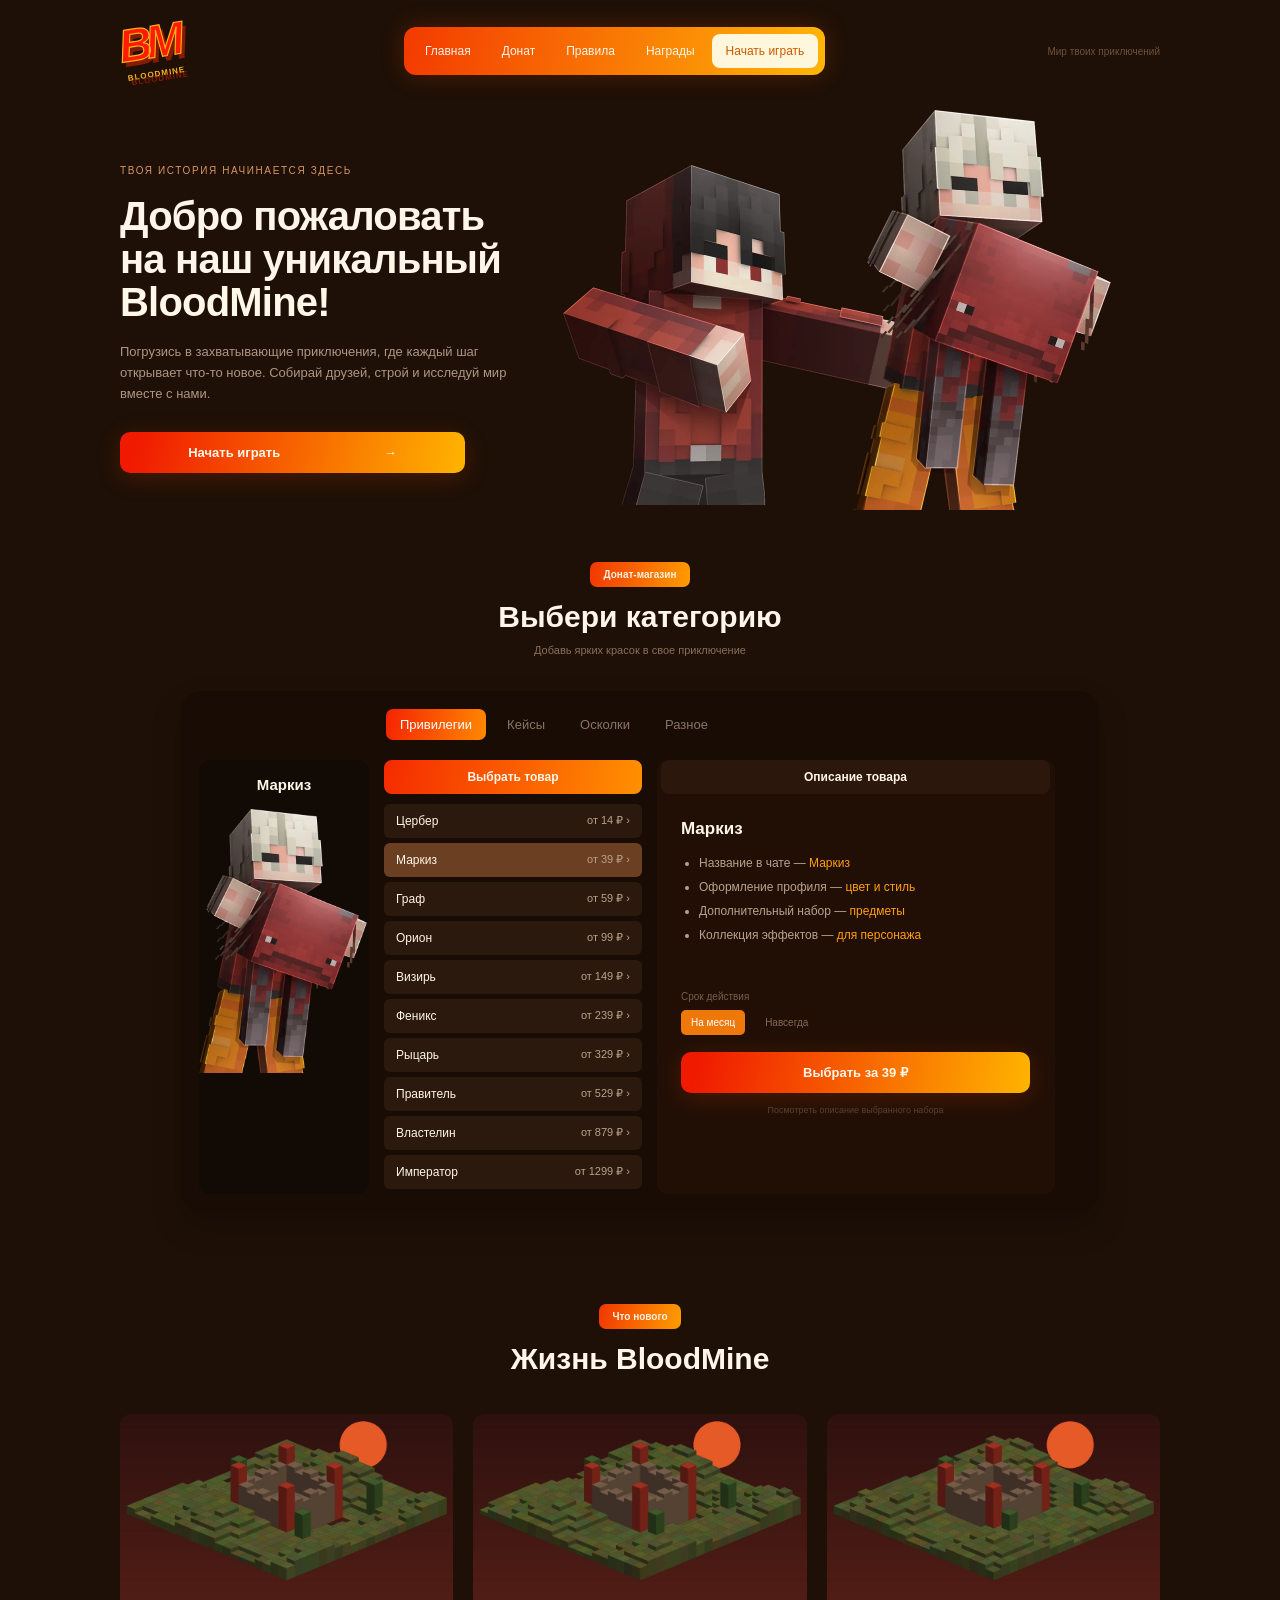
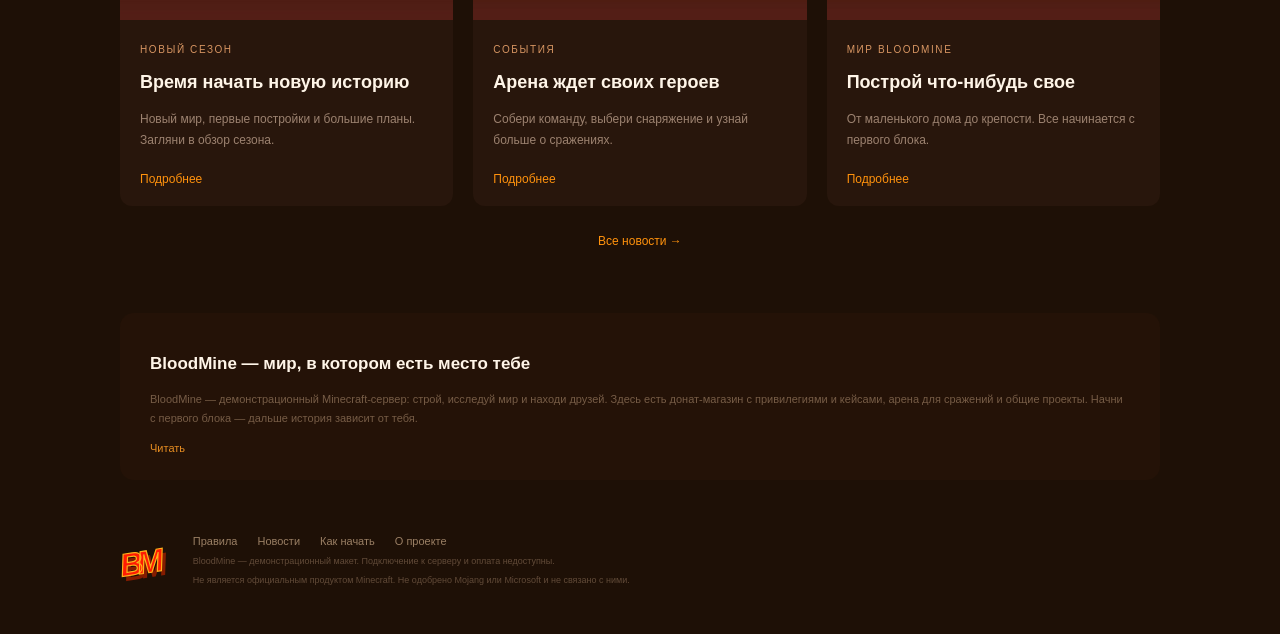
==== commit e1f4684f: "Новые статьи для карточек новостей и исправление битых переходов (archive.html → существующие раздел" ====
--- a/index.html
+++ b/index.html
@@ -34,13 +34,13 @@
     </div>
     <div class="wrap news-section"><div class="section-title"><span class="pill">Что нового</span><h2>Жизнь BloodMine</h2></div><div class="news-grid">
         <div class="news-card"><img src="assets/images/season.jpg" width="850" height="527" alt="Новый сезон BloodMine — обзор мира"><div class="news-copy"><span class="eyebrow">Новый сезон</span><h3>Время начать новую историю</h3><p>Новый мир, первые постройки и большие планы. Загляни в обзор сезона.</p><a href="article.html">Подробнее</a></div></div>
-        <div class="news-card"><img src="assets/images/arena.jpg" width="850" height="527" alt="Арена для сражений на сервере BloodMine"><div class="news-copy"><span class="eyebrow">События</span><h3>Арена ждет своих героев</h3><p>Собери команду, выбери снаряжение и узнай больше о сражениях.</p><a href="article.html">Подробнее</a></div></div>
-        <div class="news-card"><img src="assets/images/world.jpg" width="850" height="527" alt="Мир BloodMine — постройки игроков"><div class="news-copy"><span class="eyebrow">Мир BloodMine</span><h3>Построй что-нибудь свое</h3><p>От маленького дома до крепости. Все начинается с первого блока.</p><a href="article.html">Подробнее</a></div></div>
+        <div class="news-card"><img src="assets/images/arena.jpg" width="850" height="527" alt="Арена для сражений на сервере BloodMine"><div class="news-copy"><span class="eyebrow">События</span><h3>Арена ждет своих героев</h3><p>Собери команду, выбери снаряжение и узнай больше о сражениях.</p><a href="article-arena.html">Подробнее</a></div></div>
+        <div class="news-card"><img src="assets/images/world.jpg" width="850" height="527" alt="Мир BloodMine — постройки игроков"><div class="news-copy"><span class="eyebrow">Мир BloodMine</span><h3>Построй что-нибудь свое</h3><p>От маленького дома до крепости. Все начинается с первого блока.</p><a href="article-world.html">Подробнее</a></div></div>
       </div><a class="text-link" href="news.html">Все новости →</a></div>
-    <div class="wrap about"><h3>BloodMine — мир, в котором есть место тебе</h3><p>BloodMine — демонстрационный Minecraft-сервер: строй, исследуй мир и находи друзей. Здесь есть донат-магазин с привилегиями и кейсами, арена для сражений и общие проекты. Начни с первого блока — дальше история зависит от тебя.</p><a href="rules.html">Читать</a></div>
+    <div class="wrap about" id="about"><h3>BloodMine — мир, в котором есть место тебе</h3><p>BloodMine — демонстрационный Minecraft-сервер: строй, исследуй мир и находи друзей. Здесь есть донат-магазин с привилегиями и кейсами, арена для сражений и общие проекты. Начни с первого блока — дальше история зависит от тебя.</p><a href="rules.html">Читать</a></div>
     <div class="footer wrap">
       <a class="logo small-logo" href="index.html">BM</a>
-      <div><div class="footer-links"><a href="rules.html">Правила</a><a href="news.html">Новости</a><a href="how-to-play.html">Как начать</a><a href="archive.html">Еще</a></div>
+      <div><div class="footer-links"><a href="rules.html">Правила</a><a href="news.html">Новости</a><a href="how-to-play.html">Как начать</a><a href="index.html#about">О проекте</a></div>
       <p>BloodMine — демонстрационный макет. Подключение к серверу и оплата недоступны.</p>
       <p>Не является официальным продуктом Minecraft. Не одобрено Mojang или Microsoft и не связано с ними.</p></div>
     </div>
